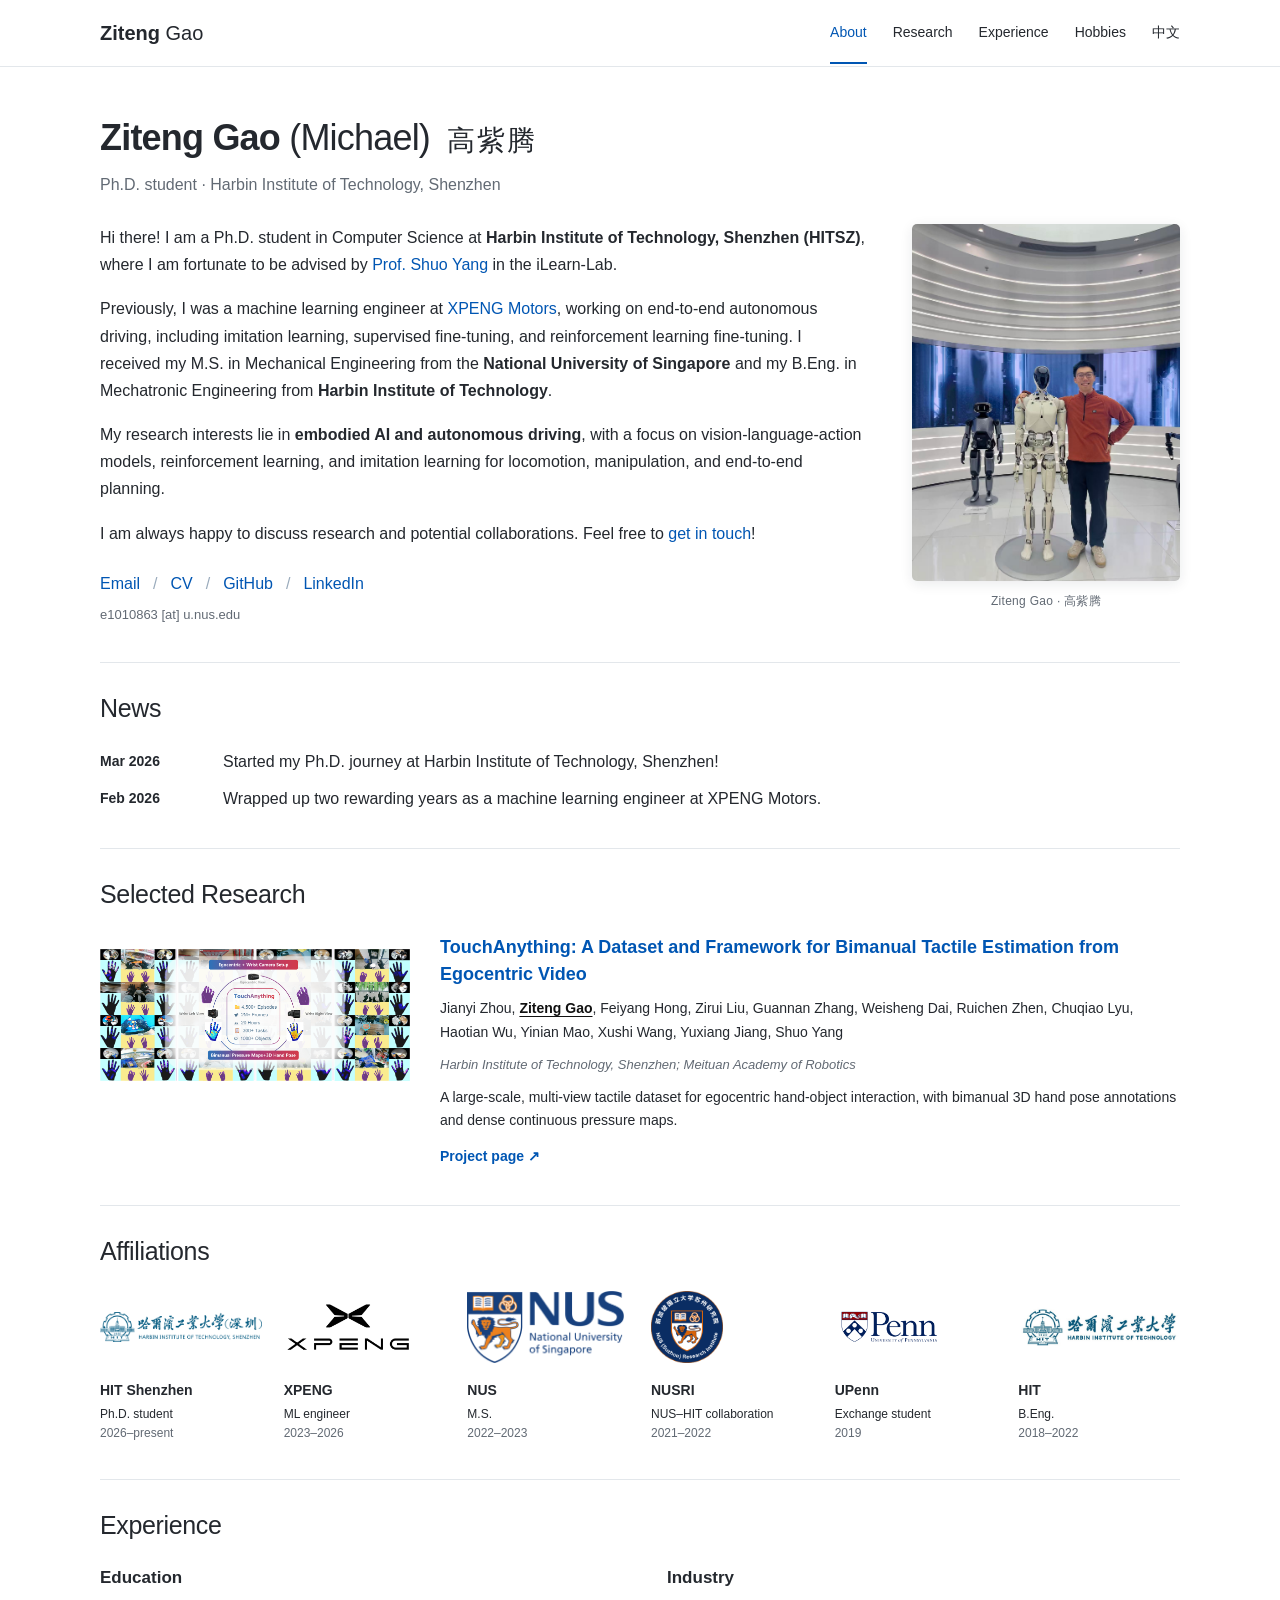
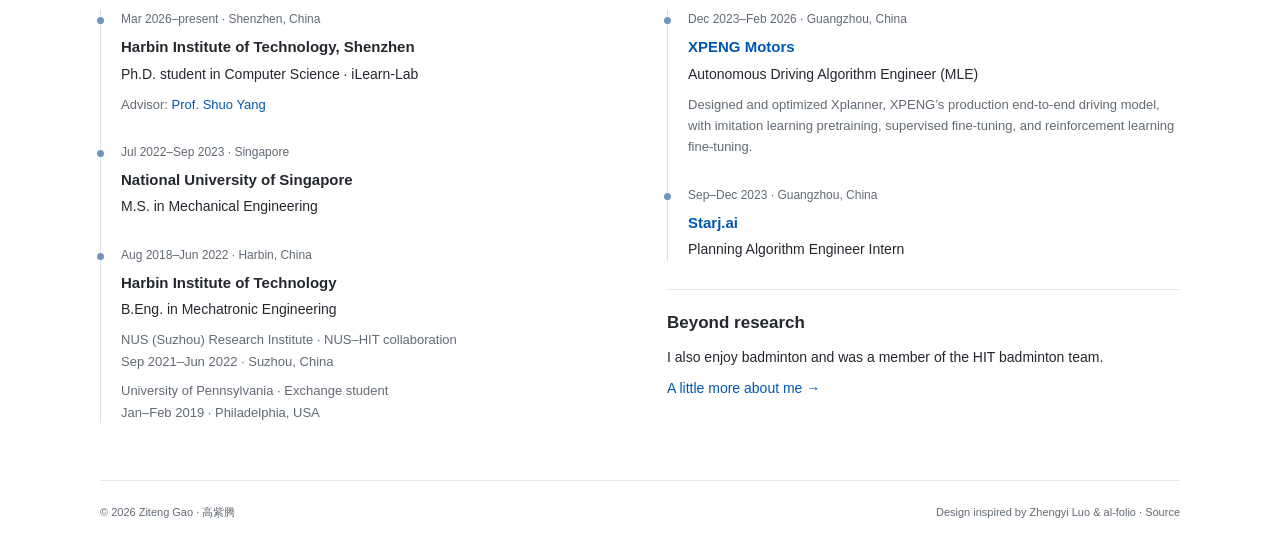
==== index.html @ 42bc62ce "Build personal academic homepage with al-folio-inspired layout" ====
<!doctype html>
<html lang="en">
<head>
  <meta charset="utf-8">
  <meta name="viewport" content="width=device-width, initial-scale=1">
  <meta name="description" content="Ziteng Gao is a Ph.D. student at HIT Shenzhen researching embodied AI, reinforcement learning, and autonomous driving.">
  <meta name="theme-color" content="#ffffff">
  <meta property="og:type" content="website">
  <meta property="og:title" content="Ziteng Gao | 高紫腾">
  <meta property="og:description" content="Ziteng Gao is a Ph.D. student at HIT Shenzhen researching embodied AI, reinforcement learning, and autonomous driving.">
  <meta property="og:url" content="https://michaelgaozt.github.io/ZitengGao2000.github.io/">
  <meta property="og:image" content="https://michaelgaozt.github.io/ZitengGao2000.github.io/assets/images/ziteng1.JPG">
  <meta property="og:image:alt" content="Ziteng Gao with humanoid robots">
  <meta name="twitter:card" content="summary">
  <link rel="canonical" href="https://michaelgaozt.github.io/ZitengGao2000.github.io/">
  <link rel="alternate" hreflang="en" href="https://michaelgaozt.github.io/ZitengGao2000.github.io/">
  <link rel="alternate" hreflang="zh-CN" href="https://michaelgaozt.github.io/ZitengGao2000.github.io/cn/">
  <link rel="icon" href="./assets/favicon.svg" type="image/svg+xml">
  <link rel="stylesheet" href="./assets/css/main.css">
  <script src="./assets/js/main.js" defer></script>
  <title>Ziteng Gao | 高紫腾</title>
</head>
<body>
  <a class="skip-link" href="#main">Skip to content</a>
  <header class="site-header">
    <nav class="container navigation" aria-label="Main navigation">
      <a class="wordmark" href="./"><strong>Ziteng</strong> Gao</a>
      <button class="menu-toggle" type="button" aria-expanded="false" aria-controls="nav-links" hidden>Menu <span aria-hidden="true">☰</span></button>
      <div class="nav-links" id="nav-links"><a href="./" aria-current="page">About</a>
        <a href="./#research">Research</a>
        <a href="./#experience">Experience</a>
        <a href="./hobbies/">Hobbies</a>
        <a href="./cn/" lang="zh-CN">中文</a></div>
    </nav>
  </header>
  <main class="container" id="main" tabindex="-1">
    <section class="intro" aria-labelledby="profile-title">
      <header class="page-heading">
        <h1 id="profile-title"><strong>Ziteng Gao</strong> <span class="name-secondary">(Michael) <span lang="zh-CN">高紫腾</span></span></h1>
        <p class="subtitle">Ph.D. student · Harbin Institute of Technology, Shenzhen</p>
      </header>
      <div class="profile-layout">
        <div class="prose">
          <p>Hi there! I am a Ph.D. student in Computer Science at <strong>Harbin Institute of Technology, Shenzhen (HITSZ)</strong>, where I am fortunate to be advised by <a href="https://shuoyang-1998.github.io/">Prof. Shuo Yang</a> in the iLearn-Lab.</p>
          <p>Previously, I was a machine learning engineer at <a href="https://www.xpeng.com/">XPENG Motors</a>, working on end-to-end autonomous driving, including imitation learning, supervised fine-tuning, and reinforcement learning fine-tuning. I received my M.S. in Mechanical Engineering from the <strong>National University of Singapore</strong> and my B.Eng. in Mechatronic Engineering from <strong>Harbin Institute of Technology</strong>.</p>
          <p>My research interests lie in <strong>embodied AI and autonomous driving</strong>, with a focus on vision-language-action models, reinforcement learning, and imitation learning for locomotion, manipulation, and end-to-end planning.</p>
          <p>I am always happy to discuss research and potential collaborations. Feel free to <a href="mailto:e1010863@u.nus.edu">get in touch</a>!</p>
          <div class="contact-links" aria-label="Contact and profiles">
            <a href="mailto:e1010863@u.nus.edu">Email</a>
            <a href="./assets/files/ZitengGao_CV.pdf">CV <span class="sr-only">(PDF)</span></a>
            <a href="https://github.com/MichaelGaoZT">GitHub</a>
            <a href="https://www.linkedin.com/in/ziteng-gao/">LinkedIn</a>
          </div>
          <p class="email-address">e1010863 [at] u.nus.edu</p>
        </div>
        <figure class="profile">
          <a href="./assets/images/ziteng1.JPG" aria-label="View full photograph of Ziteng Gao with humanoid robots"><img src="./assets/images/ziteng1.JPG" alt="Ziteng Gao standing beside humanoid robots" width="1279" height="1706" fetchpriority="high"></a>
          <figcaption>Ziteng Gao · <span lang="zh-CN">高紫腾</span></figcaption>
        </figure>
      </div>
    </section>

    <section class="content-section" id="news" aria-labelledby="news-title">
      <h2 id="news-title">News</h2>
      <dl class="news-list">
        <div><dt><time datetime="2026-03">Mar 2026</time></dt><dd>Started my Ph.D. journey at Harbin Institute of Technology, Shenzhen!</dd></div>
        <div><dt><time datetime="2026-02">Feb 2026</time></dt><dd>Wrapped up two rewarding years as a machine learning engineer at XPENG Motors.</dd></div>
      </dl>
    </section>

    <section class="content-section" id="research" aria-labelledby="research-title">
      <h2 id="research-title">Selected Research</h2>
      <article class="publication">
        <a class="publication-image" href="https://jianyi2004.github.io/TouchAnything-Website/"><img src="./assets/images/TouchAnytining.png" width="2463" height="1050" alt="TouchAnything overview: bimanual tactile estimation from egocentric video" loading="lazy"></a>
        <div class="publication-info">
          <h3><a href="https://jianyi2004.github.io/TouchAnything-Website/">TouchAnything: A Dataset and Framework for Bimanual Tactile Estimation from Egocentric Video</a></h3>
          <p class="authors">Jianyi Zhou, <strong>Ziteng Gao</strong>, Feiyang Hong, Zirui Liu, Guannan Zhang, Weisheng Dai, Ruichen Zhen, Chuqiao Lyu, Haotian Wu, Yinian Mao, Xushi Wang, Yuxiang Jiang, Shuo Yang</p>
          <p class="publication-affiliation">Harbin Institute of Technology, Shenzhen; Meituan Academy of Robotics</p>
          <p class="publication-description">A large-scale, multi-view tactile dataset for egocentric hand-object interaction, with bimanual 3D hand pose annotations and dense continuous pressure maps.</p>
          <a class="text-link" href="https://jianyi2004.github.io/TouchAnything-Website/">Project page <span aria-hidden="true">↗</span></a>
        </div>
      </article>
    </section>

    <section class="content-section" id="affiliations" aria-labelledby="affiliations-title">
      <h2 id="affiliations-title">Affiliations</h2>
      <div class="affiliations-grid">
        <div class="affiliation"><img src="./assets/images/hitsz_logo_blue.png" alt="Harbin Institute of Technology, Shenzhen" loading="lazy"><h3>HIT Shenzhen</h3><p>Ph.D. student</p><p class="date">2026–present</p></div>
        <div class="affiliation"><img src="./assets/images/XPeng-Logo.jpg" alt="XPENG Motors" loading="lazy"><h3>XPENG</h3><p>ML engineer</p><p class="date">2023–2026</p></div>
        <div class="affiliation"><img src="./assets/images/NUS_logo.png" alt="National University of Singapore" loading="lazy"><h3>NUS</h3><p>M.S.</p><p class="date">2022–2023</p></div>
        <div class="affiliation"><img src="./assets/images/NUSRI_logo.png" alt="NUS Suzhou Research Institute" loading="lazy"><h3>NUSRI</h3><p>NUS–HIT collaboration</p><p class="date">2021–2022</p></div>
        <div class="affiliation"><img src="./assets/images/UPenn_logo.png" alt="University of Pennsylvania" loading="lazy"><h3>UPenn</h3><p>Exchange student</p><p class="date">2019</p></div>
        <div class="affiliation"><img src="./assets/images/HIT_logo_blue.jpg" alt="Harbin Institute of Technology" loading="lazy"><h3>HIT</h3><p>B.Eng.</p><p class="date">2018–2022</p></div>
      </div>
    </section>

    <section class="content-section" id="experience" aria-labelledby="experience-title">
      <h2 id="experience-title">Experience</h2>
      <div class="experience-columns">
        <div>
          <h3 class="column-heading">Education</h3>
          <div class="timeline">
            <article class="timeline-entry"><p class="date">Mar 2026–present · Shenzhen, China</p><h4>Harbin Institute of Technology, Shenzhen</h4><p>Ph.D. student in Computer Science · iLearn-Lab</p><p class="detail">Advisor: <a href="https://shuoyang-1998.github.io/">Prof. Shuo Yang</a></p></article>
            <article class="timeline-entry"><p class="date">Jul 2022–Sep 2023 · Singapore</p><h4>National University of Singapore</h4><p>M.S. in Mechanical Engineering</p></article>
            <article class="timeline-entry"><p class="date">Aug 2018–Jun 2022 · Harbin, China</p><h4>Harbin Institute of Technology</h4><p>B.Eng. in Mechatronic Engineering</p><p class="detail">NUS (Suzhou) Research Institute · NUS–HIT collaboration<br>Sep 2021–Jun 2022 · Suzhou, China</p><p class="detail">University of Pennsylvania · Exchange student<br>Jan–Feb 2019 · Philadelphia, USA</p></article>
          </div>
        </div>
        <div>
          <h3 class="column-heading">Industry</h3>
          <div class="timeline">
            <article class="timeline-entry"><p class="date">Dec 2023–Feb 2026 · Guangzhou, China</p><h4><a href="https://www.xpeng.com/">XPENG Motors</a></h4><p>Autonomous Driving Algorithm Engineer (MLE)</p><p class="detail">Designed and optimized Xplanner, XPENG’s production end-to-end driving model, with imitation learning pretraining, supervised fine-tuning, and reinforcement learning fine-tuning.</p></article>
            <article class="timeline-entry"><p class="date">Sep–Dec 2023 · Guangzhou, China</p><h4><a href="https://starjourneyai.com/pages/EN_shouye/EN_shouye.html">Starj.ai</a></h4><p>Planning Algorithm Engineer Intern</p></article>
          </div>
          <aside class="personal-note"><h3>Beyond research</h3><p>I also enjoy badminton and was a member of the HIT badminton team.</p><a href="./hobbies/">A little more about me <span aria-hidden="true">→</span></a></aside>
        </div>
      </div>
    </section>

  </main>
  <footer class="site-footer container">
    <span>© 2026 Ziteng Gao · 高紫腾</span>
    <span>Design inspired by <a href="https://www.zhengyiluo.com/">Zhengyi Luo</a> &amp; <a href="https://github.com/alshedivat/al-folio">al-folio</a> · <a href="https://github.com/MichaelGaoZT/ZitengGao2000.github.io">Source</a></span>
  </footer>
</body>
</html>
---- assets/css/main.css ----
/* Original static implementation inspired by Zhengyi Luo's al-folio layout. */
:root { color-scheme: light; --ink: #24282e; --muted: #626a74; --link: #0056b3; --line: #e3e7eb; --width: 1080px; }
* { box-sizing: border-box; }
html { scroll-behavior: smooth; scroll-padding-top: 90px; }
body { margin: 0; background: #fff; color: var(--ink); font-family: -apple-system, BlinkMacSystemFont, "Segoe UI", Roboto, "Helvetica Neue", Arial, "Noto Sans", sans-serif; font-size: 16px; line-height: 1.7; -webkit-font-smoothing: antialiased; }
a { color: var(--link); text-decoration: none; text-underline-offset: 4px; }
a:hover { text-decoration: underline; }
a:focus-visible, button:focus-visible { outline: 3px solid #8bbaff; outline-offset: 5px; border-radius: 2px; }
button { font: inherit; }
img { display: block; max-width: 100%; height: auto; }
figure { margin: 0; }
h1, h2, h3, h4, p { margin-top: 0; }
p { margin-bottom: 17px; }
strong { font-weight: 600; }
.container { width: min(var(--width), calc(100% - 64px)); margin-inline: auto; }
.site-header { position: sticky; top: 0; z-index: 10; border-bottom: 1px solid var(--line); background: rgba(255,255,255,.97); }
.navigation { min-height: 66px; display: flex; align-items: center; justify-content: space-between; gap: 24px; }
.wordmark { color: var(--ink); font-size: 20px; font-weight: 300; white-space: nowrap; }
.wordmark:hover { text-decoration: none; }
.nav-links { display: flex; align-items: center; gap: 26px; font-size: 14px; }
.nav-links a { color: var(--ink); padding-block: 19px; }
.nav-links a:hover, .nav-links a[aria-current="page"] { color: var(--link); }
.nav-links a[aria-current="page"] { box-shadow: inset 0 -2px var(--link); }
.menu-toggle { display: none; border: 0; padding: 8px 0 8px 12px; color: var(--ink); background: transparent; cursor: pointer; }
.menu-toggle[hidden] { display: none; }
main { padding-top: 48px; }
.page-heading { margin-bottom: 26px; }
h1 { margin-bottom: 5px; font-size: clamp(27px, 3.1vw, 36px); font-weight: 300; letter-spacing: -.8px; line-height: 1.3; }
.name-secondary { font-weight: 300; }
.name-secondary [lang] { font-size: .77em; margin-left: 8px; letter-spacing: 2px; }
.subtitle, .lead { color: var(--muted); font-size: 16px; margin: 9px 0 0; }
.profile-layout { display: grid; grid-template-columns: minmax(0, 1fr) 268px; gap: 46px; align-items: start; }
.profile img { width: 100%; border-radius: 5px; box-shadow: 0 3px 13px #16203017; }
.profile figcaption { margin-top: 10px; text-align: center; color: var(--muted); font-size: 12px; letter-spacing: .3px; }
.prose p:last-child { margin-bottom: 0; }
.contact-links { display: flex; flex-wrap: wrap; align-items: center; gap: 0; margin-top: 23px; }
.contact-links a + a::before { content: "/"; color: #9aabbc; margin-inline: 13px; display: inline-block; }
.email-address { color: var(--muted); font-size: 13px; margin: 7px 0 0; }
.content-section { margin-top: 36px; padding-top: 29px; border-top: 1px solid var(--line); }
h2 { font-size: 25px; font-weight: 400; line-height: 1.35; letter-spacing: -.35px; margin-bottom: 22px; }
h3 { font-size: 18px; font-weight: 600; line-height: 1.5; margin-bottom: 10px; }
.news-list { margin: 0; }
.news-list > div { display: grid; grid-template-columns: 105px minmax(0,1fr); gap: 18px; margin-bottom: 10px; }
.news-list dt { font-size: 14px; font-weight: 600; padding-top: 2px; }
.news-list dd { margin: 0; }
.publication { display: grid; grid-template-columns: 310px minmax(0,1fr); gap: 30px; align-items: start; }
.publication-image { margin-top: 5px; padding: 10px 0; }
.publication-image img { width: 100%; }
.publication-info h3 { font-size: 18px; margin-bottom: 9px; }
.authors { font-size: 14px; line-height: 1.7; margin-bottom: 9px; }
.authors strong { color: #111; text-decoration: underline; text-underline-offset: 3px; }
.publication-affiliation { font-style: italic; font-size: 13px; margin-bottom: 10px; color: var(--muted); }
.publication-description { font-size: 14px; line-height: 1.65; margin-bottom: 10px; }
.text-link { font-size: 14px; font-weight: 600; }
.affiliations-grid { display: grid; grid-template-columns: repeat(6, minmax(0, 1fr)); gap: 22px; }
.affiliation { min-width: 0; }
.affiliation img { width: 100%; height: 72px; object-fit: contain; object-position: left center; margin-bottom: 17px; }
.affiliation h3 { font-size: 14px; margin-bottom: 4px; }
.affiliation p { font-size: 12px; line-height: 1.6; margin: 0; }
.date { color: var(--muted); font-size: 12px; }
.experience-columns { display: grid; grid-template-columns: 1fr 1fr; gap: 54px; }
.column-heading { font-size: 17px; margin: 0 0 20px; }
.timeline { border-left: 1px solid #d7e0eb; padding-left: 20px; }
.timeline-entry { position: relative; padding-bottom: 23px; }
.timeline-entry:last-child { padding-bottom: 0; }
.timeline-entry::before { content: ""; width: 7px; height: 7px; border-radius: 50%; background: #6f94bf; position: absolute; left: -24px; top: 7px; }
.timeline-entry h4 { font-size: 15px; font-weight: 600; margin: 4px 0; line-height: 1.55; }
.timeline-entry p { font-size: 14px; line-height: 1.65; margin-bottom: 5px; }
.timeline-entry .date { font-size: 12px; }
.timeline-entry .detail { font-size: 13px; color: var(--muted); margin-top: 8px; }
.personal-note { border-top: 1px solid var(--line); padding-top: 20px; margin-top: 28px; font-size: 14px; }
.personal-note h3 { font-size: 17px; }
.personal-note p { margin-bottom: 8px; }
.site-footer { display: flex; flex-wrap: wrap; justify-content: space-between; gap: 10px 24px; border-top: 1px solid var(--line); padding-block: 22px 30px; margin-top: 52px; font-size: 11px; color: var(--muted); }
.site-footer a { color: inherit; }
.eyebrow { color: var(--muted); font-size: 12px; letter-spacing: 1.7px; text-transform: uppercase; margin-bottom: 10px; }
.gallery { display: grid; grid-template-columns: repeat(3,minmax(0,1fr)); gap: 18px; margin-block: 28px; }
.gallery-item img { width: 100%; height: 245px; object-fit: cover; border-radius: 4px; }
.caption, .gallery-item figcaption { font-size: 13px; color: var(--muted); margin-top: 9px; }
html[lang="zh-CN"] .prose { line-height: 1.95; }
.skip-link { position: fixed; top: -80px; left: 16px; z-index: 100; background: white; padding: 10px 15px; border: 1px solid var(--link); }
.skip-link:focus { top: 10px; }
.sr-only { position: absolute; width: 1px; height: 1px; padding: 0; margin: -1px; overflow: hidden; clip: rect(0,0,0,0); white-space: nowrap; border: 0; }
@media (max-width: 850px) {
  .profile-layout { grid-template-columns: minmax(0,1fr) 220px; gap: 28px; }
  .nav-links { gap: 19px; }
  .publication { grid-template-columns: 250px minmax(0,1fr); gap: 24px; }
  .affiliations-grid { grid-template-columns: repeat(3,minmax(0,1fr)); gap: 26px; }
  .affiliation img { max-width: 140px; }
  .experience-columns { gap: 30px; }
}
@media (max-width: 620px) {
  .container { width: calc(100% - 36px); }
  .navigation { min-height: 60px; flex-wrap: wrap; gap: 0; }
  .wordmark { padding-block: 12px; }
  .menu-toggle:not([hidden]) { display: block; }
  .nav-links { width: 100%; flex-wrap: wrap; gap: 0 22px; padding-bottom: 9px; }
  .nav-links a { padding-block: 9px; }
  .navigation.enhanced .nav-links { display: none; }
  .navigation.enhanced .nav-links.is-open { display: flex; }
  main { padding-top: 30px; }
  .page-heading { margin-bottom: 23px; }
  .subtitle { font-size: 14px; }
  .profile-layout { display: flex; flex-direction: column; gap: 24px; }
  .profile { order: -1; width: min(210px, 65%); margin-inline: auto; }
  .profile figcaption { margin-top: 6px; }
  .prose { font-size: 15px; }
  .contact-links { margin-top: 18px; }
  h2 { font-size: 23px; }
  .content-section { margin-top: 29px; padding-top: 25px; }
  .news-list > div { grid-template-columns: 78px minmax(0,1fr); gap: 12px; font-size: 14px; }
  .news-list dt { font-size: 12px; }
  .publication { grid-template-columns: 1fr; gap: 17px; }
  .publication-image { max-width: 430px; margin: 0; }
  .publication-info h3 { font-size: 17px; }
  .affiliations-grid { gap: 22px 18px; }
  .affiliation img { height: 55px; margin-bottom: 12px; }
  .affiliation h3 { font-size: 13px; }
  .affiliation p { font-size: 11px; }
  .experience-columns { grid-template-columns: 1fr; gap: 30px; }
  .gallery { grid-template-columns: 1fr; gap: 24px; }
  .gallery-item img { height: auto; max-height: 500px; object-fit: contain; }
  .site-footer { margin-top: 36px; }
}
@media (prefers-reduced-motion: reduce) { html { scroll-behavior: auto; } }
@media print {
  .site-header, .menu-toggle, .site-footer, .skip-link { display: none; }
  .container { width: 100%; }
  main { padding-top: 0; }
  body { font-size: 12px; }
  .content-section, .publication, .timeline-entry { break-inside: avoid; }
}
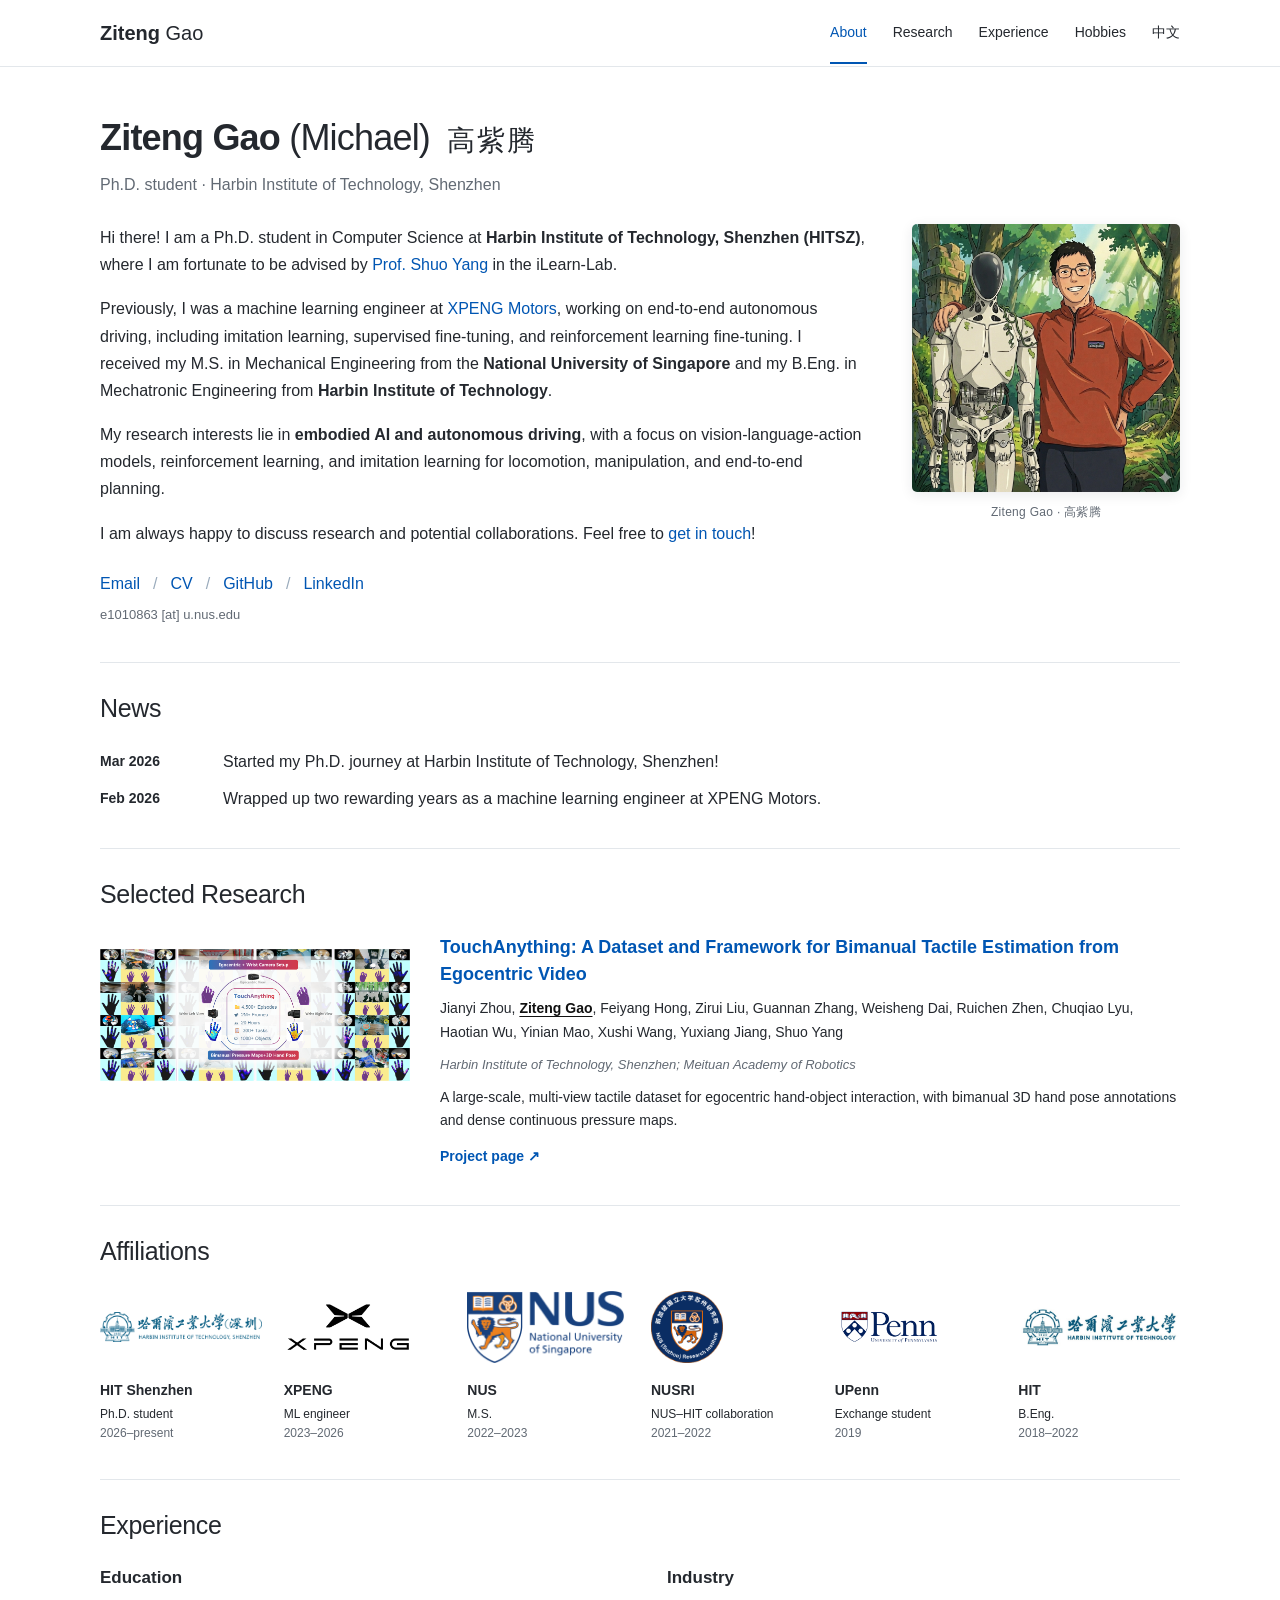
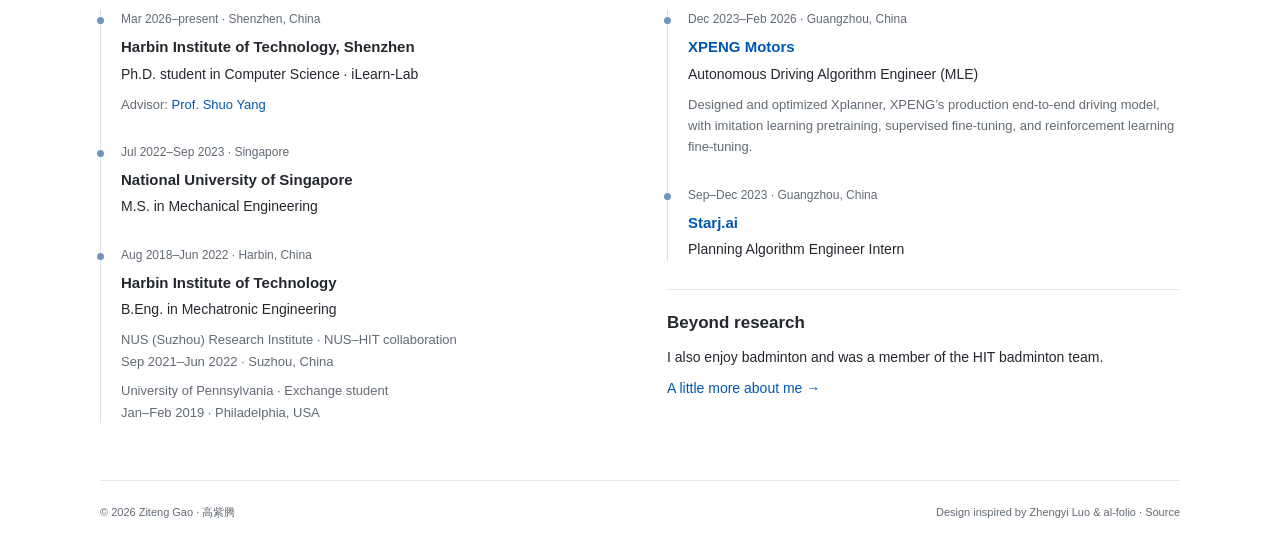
==== commit e8121512: "Use comic portrait for profile and social previews" ====
--- a/index.html
+++ b/index.html
@@ -9,8 +9,8 @@
   <meta property="og:title" content="Ziteng Gao | 高紫腾">
   <meta property="og:description" content="Ziteng Gao is a Ph.D. student at HIT Shenzhen researching embodied AI, reinforcement learning, and autonomous driving.">
   <meta property="og:url" content="https://michaelgaozt.github.io/ZitengGao2000.github.io/">
-  <meta property="og:image" content="https://michaelgaozt.github.io/ZitengGao2000.github.io/assets/images/ziteng1.JPG">
-  <meta property="og:image:alt" content="Ziteng Gao with humanoid robots">
+  <meta property="og:image" content="https://michaelgaozt.github.io/ZitengGao2000.github.io/assets/images/comic_profile_photo.png">
+  <meta property="og:image:alt" content="Comic portrait of Ziteng Gao with a humanoid robot">
   <meta name="twitter:card" content="summary">
   <link rel="canonical" href="https://michaelgaozt.github.io/ZitengGao2000.github.io/">
   <link rel="alternate" hreflang="en" href="https://michaelgaozt.github.io/ZitengGao2000.github.io/">
@@ -54,7 +54,7 @@
           <p class="email-address">e1010863 [at] u.nus.edu</p>
         </div>
         <figure class="profile">
-          <a href="./assets/images/ziteng1.JPG" aria-label="View full photograph of Ziteng Gao with humanoid robots"><img src="./assets/images/ziteng1.JPG" alt="Ziteng Gao standing beside humanoid robots" width="1279" height="1706" fetchpriority="high"></a>
+          <a href="./assets/images/comic_profile_photo.png" aria-label="View full comic portrait of Ziteng Gao"><img src="./assets/images/comic_profile_photo.png" alt="Comic portrait of Ziteng Gao standing beside a humanoid robot" width="1024" height="1024" fetchpriority="high"></a>
           <figcaption>Ziteng Gao · <span lang="zh-CN">高紫腾</span></figcaption>
         </figure>
       </div>
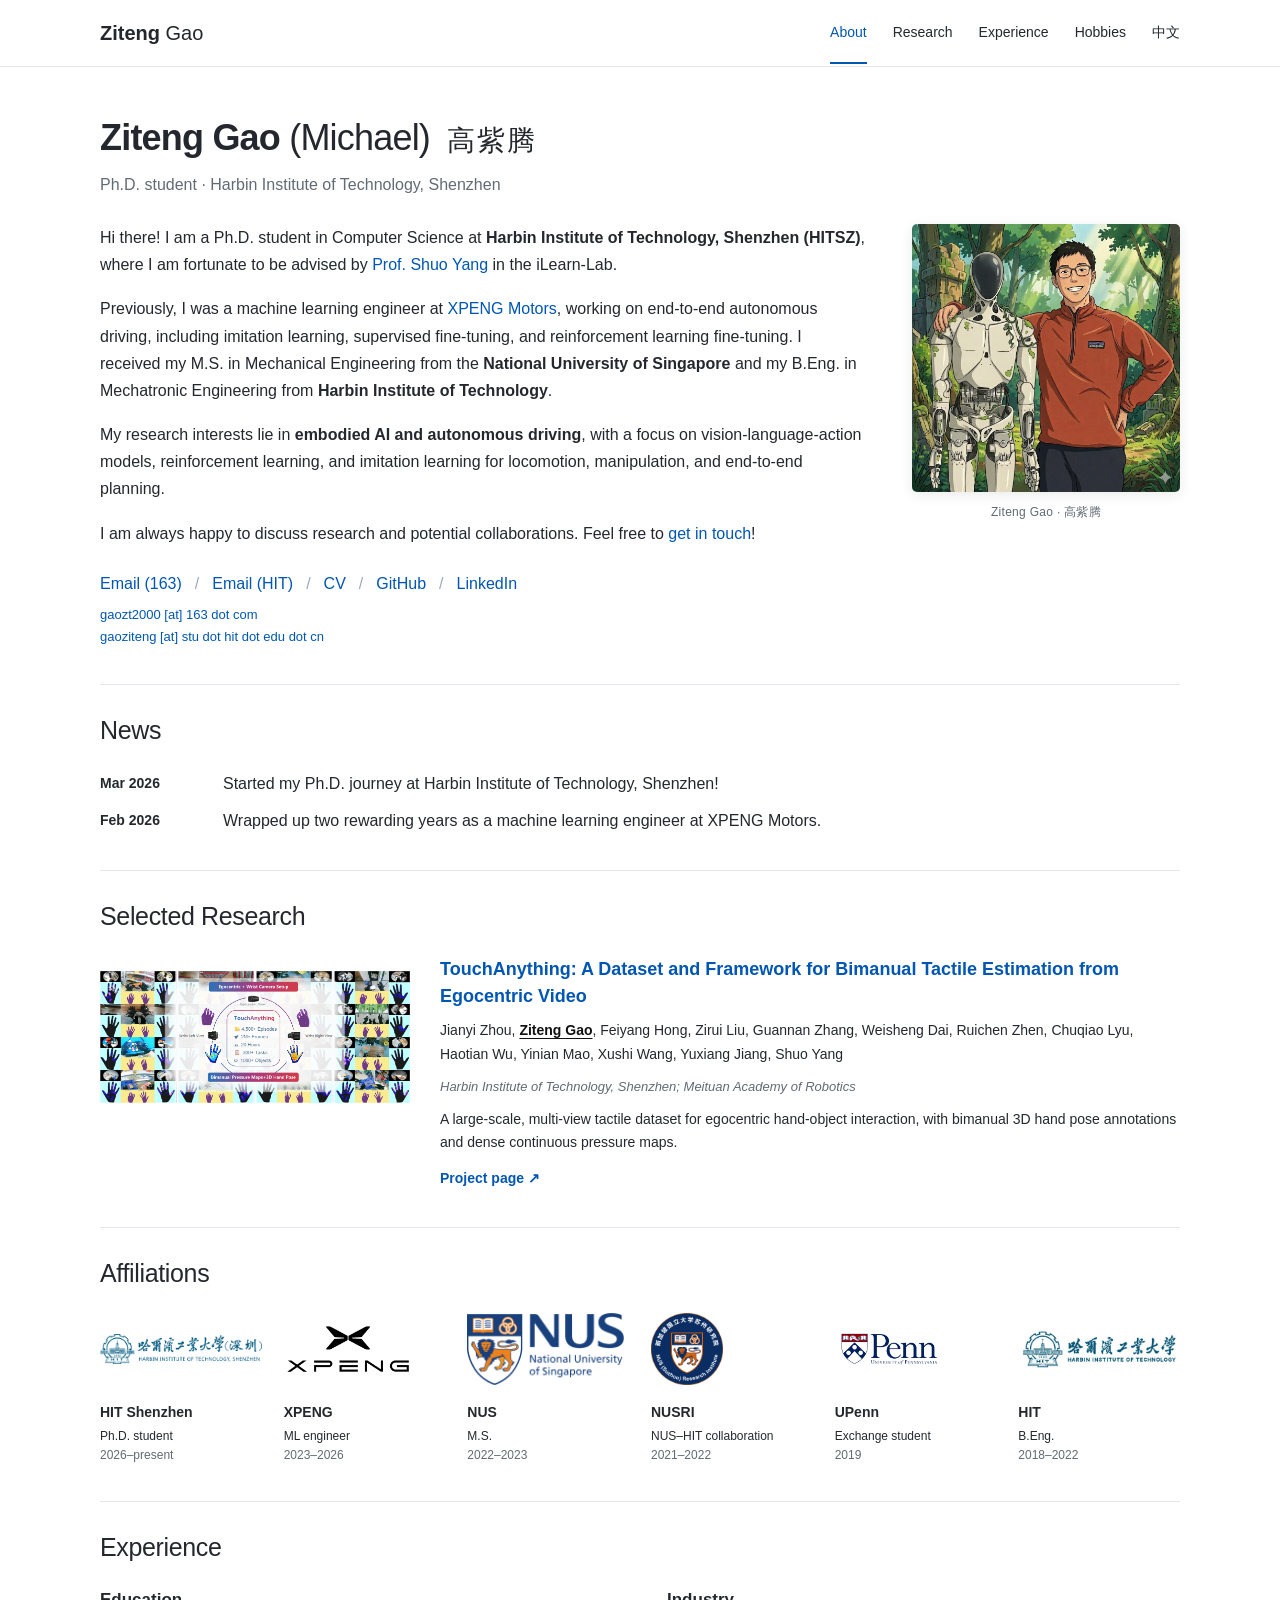
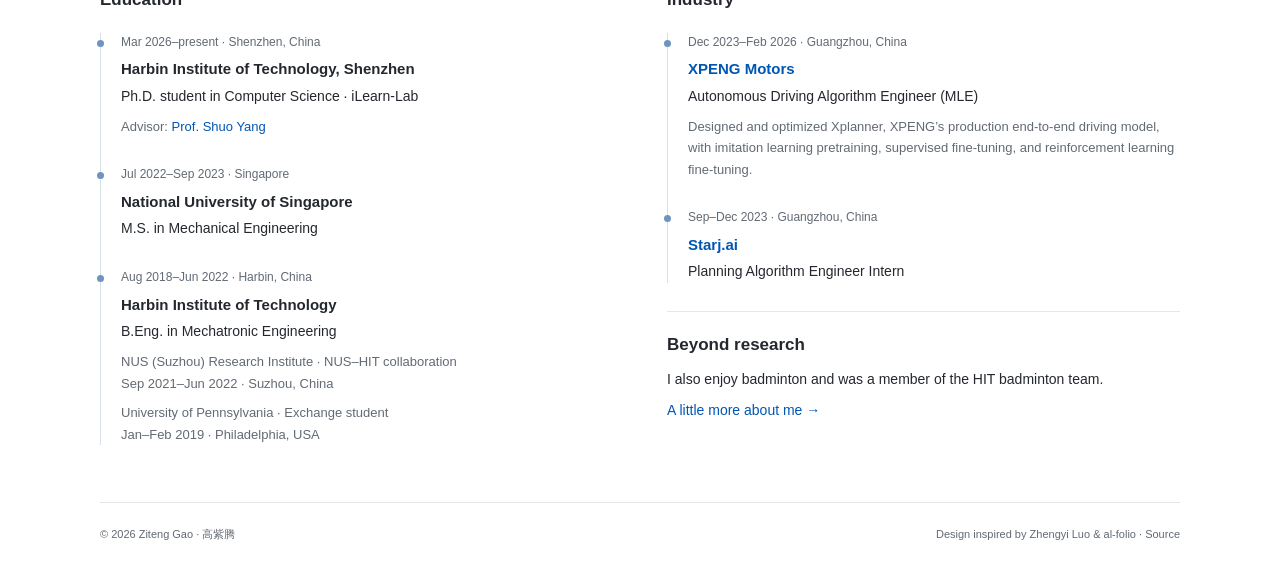
==== commit af4635f6: "Update contact emails with obfuscated display addresses" ====
--- a/index.html
+++ b/index.html
@@ -44,14 +44,15 @@
           <p>Hi there! I am a Ph.D. student in Computer Science at <strong>Harbin Institute of Technology, Shenzhen (HITSZ)</strong>, where I am fortunate to be advised by <a href="https://shuoyang-1998.github.io/">Prof. Shuo Yang</a> in the iLearn-Lab.</p>
           <p>Previously, I was a machine learning engineer at <a href="https://www.xpeng.com/">XPENG Motors</a>, working on end-to-end autonomous driving, including imitation learning, supervised fine-tuning, and reinforcement learning fine-tuning. I received my M.S. in Mechanical Engineering from the <strong>National University of Singapore</strong> and my B.Eng. in Mechatronic Engineering from <strong>Harbin Institute of Technology</strong>.</p>
           <p>My research interests lie in <strong>embodied AI and autonomous driving</strong>, with a focus on vision-language-action models, reinforcement learning, and imitation learning for locomotion, manipulation, and end-to-end planning.</p>
-          <p>I am always happy to discuss research and potential collaborations. Feel free to <a href="mailto:e1010863@u.nus.edu">get in touch</a>!</p>
+          <p>I am always happy to discuss research and potential collaborations. Feel free to <a href="mailto:gaozt2000@163.com">get in touch</a>!</p>
           <div class="contact-links" aria-label="Contact and profiles">
-            <a href="mailto:e1010863@u.nus.edu">Email</a>
+            <a href="mailto:gaozt2000@163.com">Email (163)</a>
+            <a href="mailto:gaoziteng@stu.hit.edu.cn">Email (HIT)</a>
             <a href="./assets/files/ZitengGao_CV.pdf">CV <span class="sr-only">(PDF)</span></a>
             <a href="https://github.com/MichaelGaoZT">GitHub</a>
             <a href="https://www.linkedin.com/in/ziteng-gao/">LinkedIn</a>
           </div>
-          <p class="email-address">e1010863 [at] u.nus.edu</p>
+          <p class="email-address"><a href="mailto:gaozt2000@163.com">gaozt2000 [at] 163 dot com</a><br><a href="mailto:gaoziteng@stu.hit.edu.cn">gaoziteng [at] stu dot hit dot edu dot cn</a></p>
         </div>
         <figure class="profile">
           <a href="./assets/images/comic_profile_photo.png" aria-label="View full comic portrait of Ziteng Gao"><img src="./assets/images/comic_profile_photo.png" alt="Comic portrait of Ziteng Gao standing beside a humanoid robot" width="1024" height="1024" fetchpriority="high"></a>
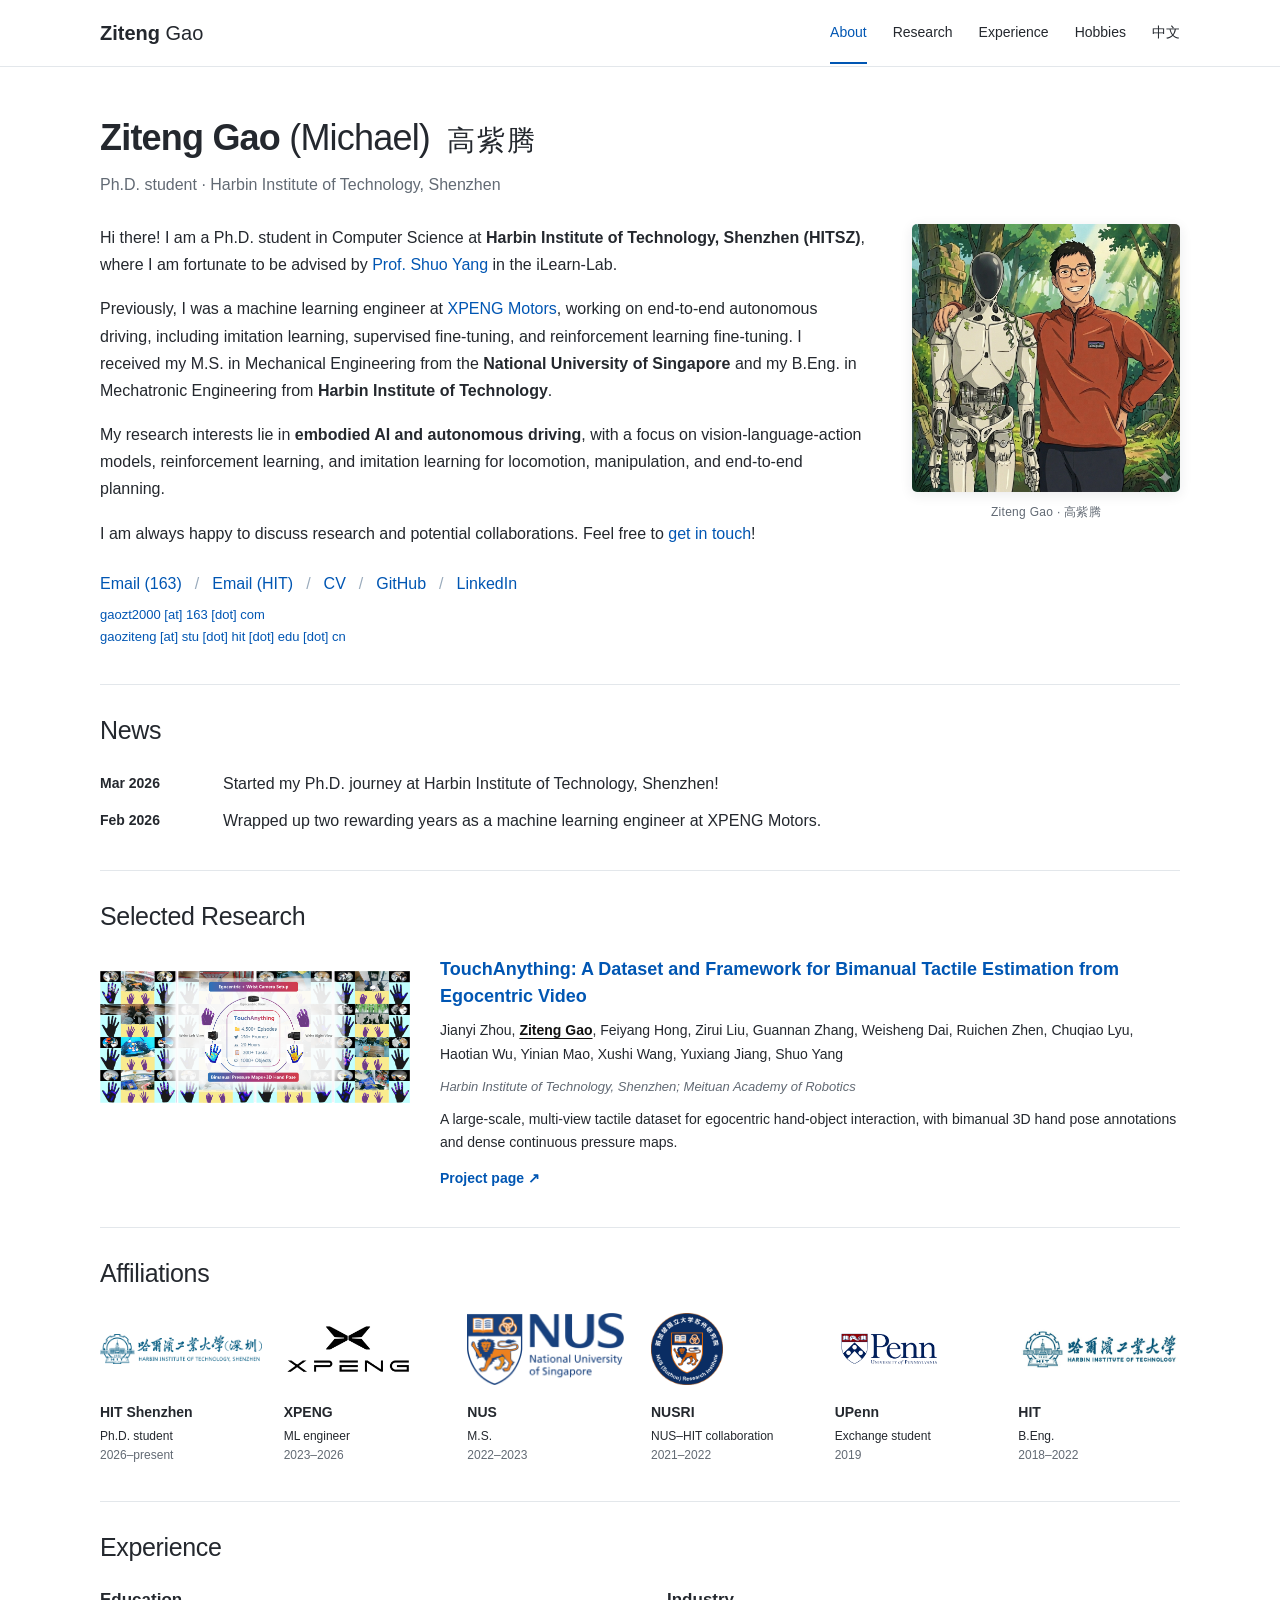
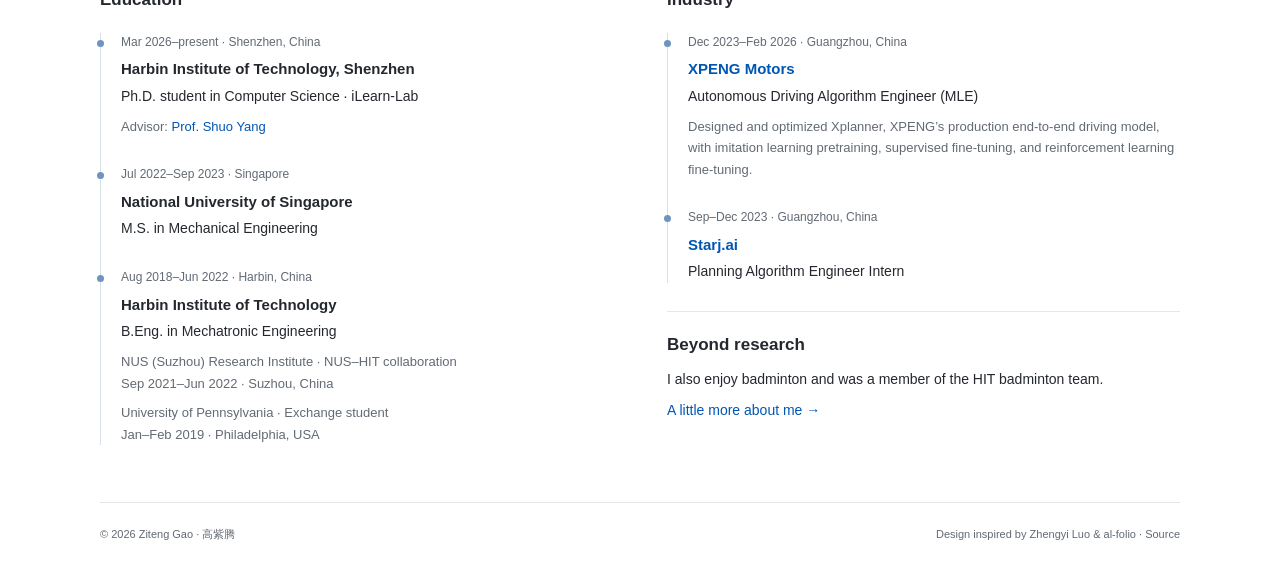
==== commit 8e668f26: "Use bracketed dot notation in email addresses" ====
--- a/index.html
+++ b/index.html
@@ -52,7 +52,7 @@
             <a href="https://github.com/MichaelGaoZT">GitHub</a>
             <a href="https://www.linkedin.com/in/ziteng-gao/">LinkedIn</a>
           </div>
-          <p class="email-address"><a href="mailto:gaozt2000@163.com">gaozt2000 [at] 163 dot com</a><br><a href="mailto:gaoziteng@stu.hit.edu.cn">gaoziteng [at] stu dot hit dot edu dot cn</a></p>
+          <p class="email-address"><a href="mailto:gaozt2000@163.com">gaozt2000 [at] 163 [dot] com</a><br><a href="mailto:gaoziteng@stu.hit.edu.cn">gaoziteng [at] stu [dot] hit [dot] edu [dot] cn</a></p>
         </div>
         <figure class="profile">
           <a href="./assets/images/comic_profile_photo.png" aria-label="View full comic portrait of Ziteng Gao"><img src="./assets/images/comic_profile_photo.png" alt="Comic portrait of Ziteng Gao standing beside a humanoid robot" width="1024" height="1024" fetchpriority="high"></a>
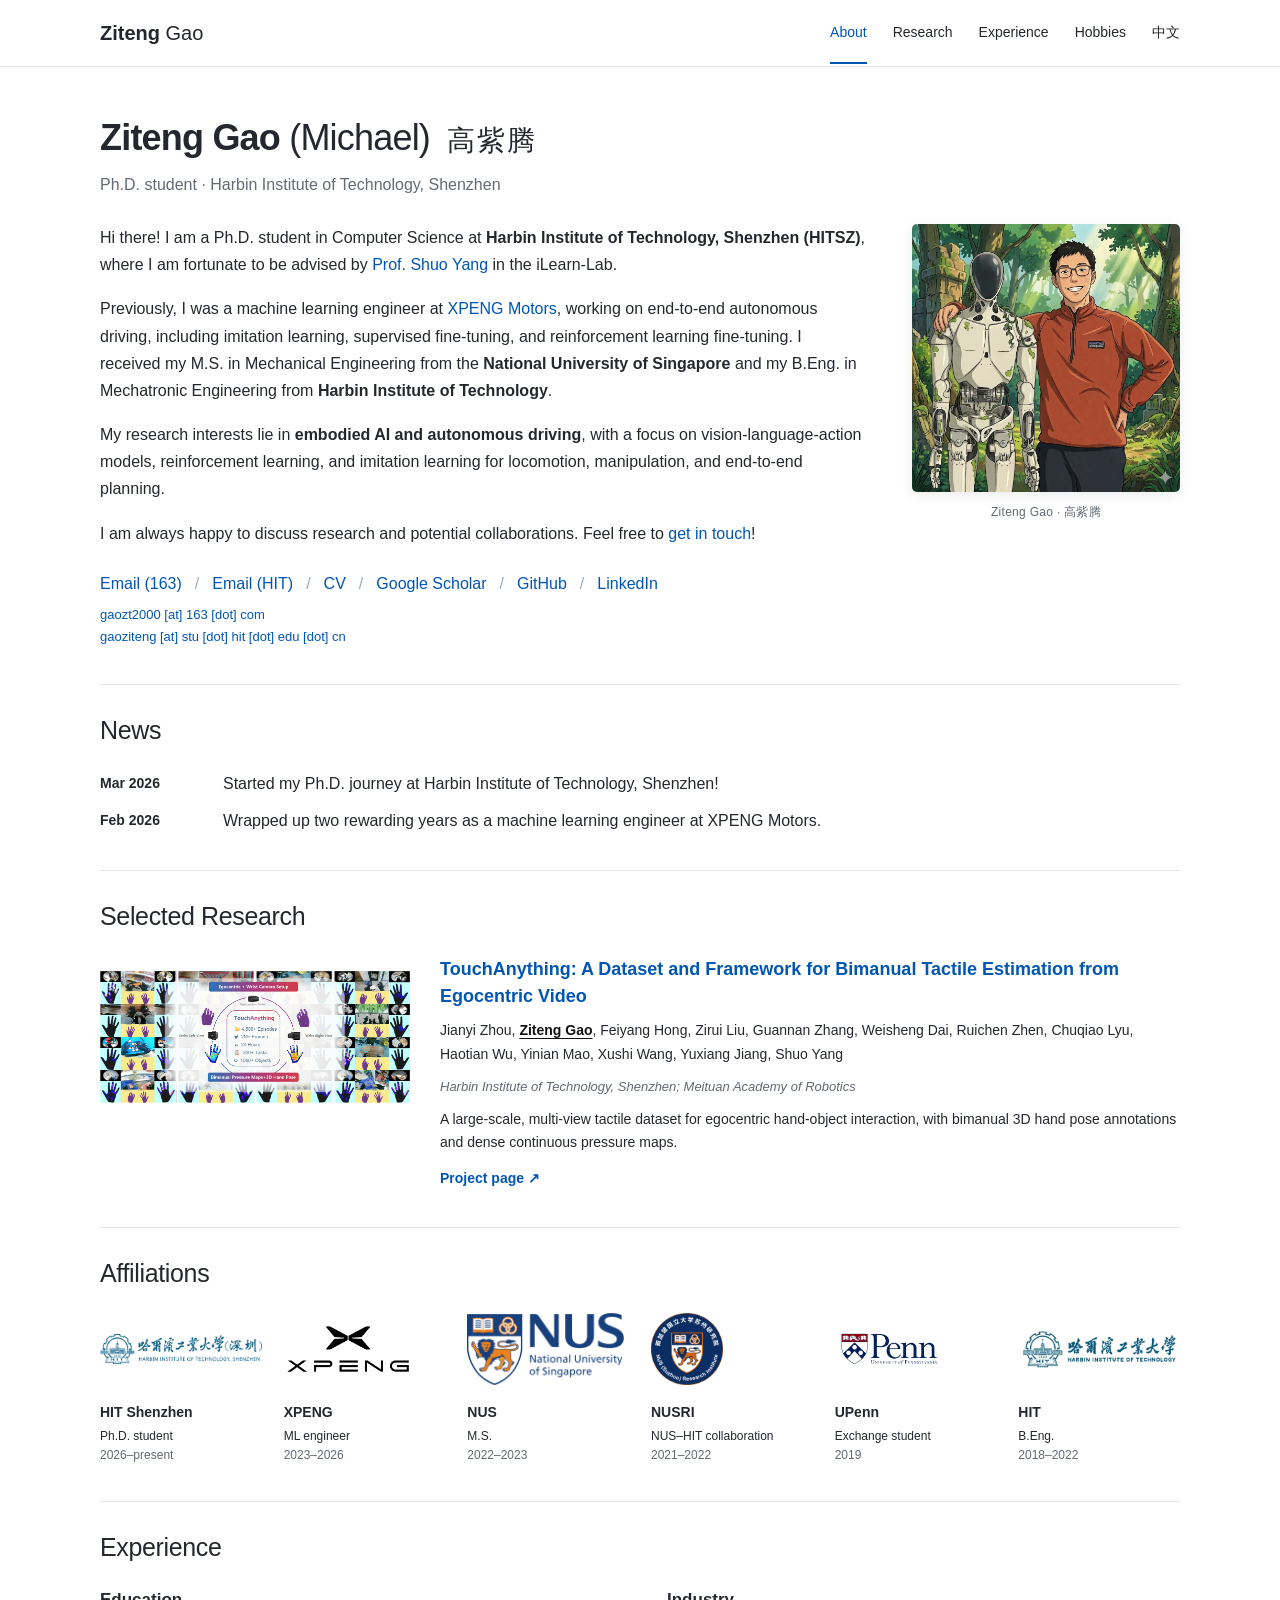
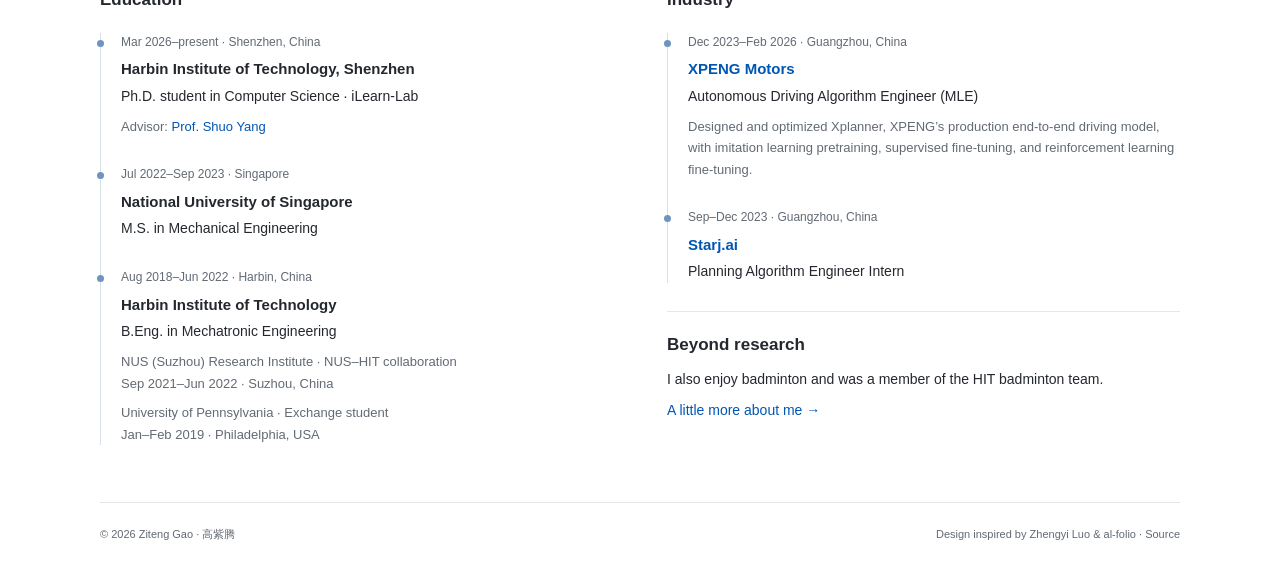
==== commit edc67e58: "Add Google Scholar profile to English and Chinese pages" ====
--- a/index.html
+++ b/index.html
@@ -49,6 +49,7 @@
             <a href="mailto:gaozt2000@163.com">Email (163)</a>
             <a href="mailto:gaoziteng@stu.hit.edu.cn">Email (HIT)</a>
             <a href="./assets/files/ZitengGao_CV.pdf">CV <span class="sr-only">(PDF)</span></a>
+            <a href="https://scholar.google.com/citations?user=0xFN61wAAAAJ&amp;hl=en">Google Scholar</a>
             <a href="https://github.com/MichaelGaoZT">GitHub</a>
             <a href="https://www.linkedin.com/in/ziteng-gao/">LinkedIn</a>
           </div>
